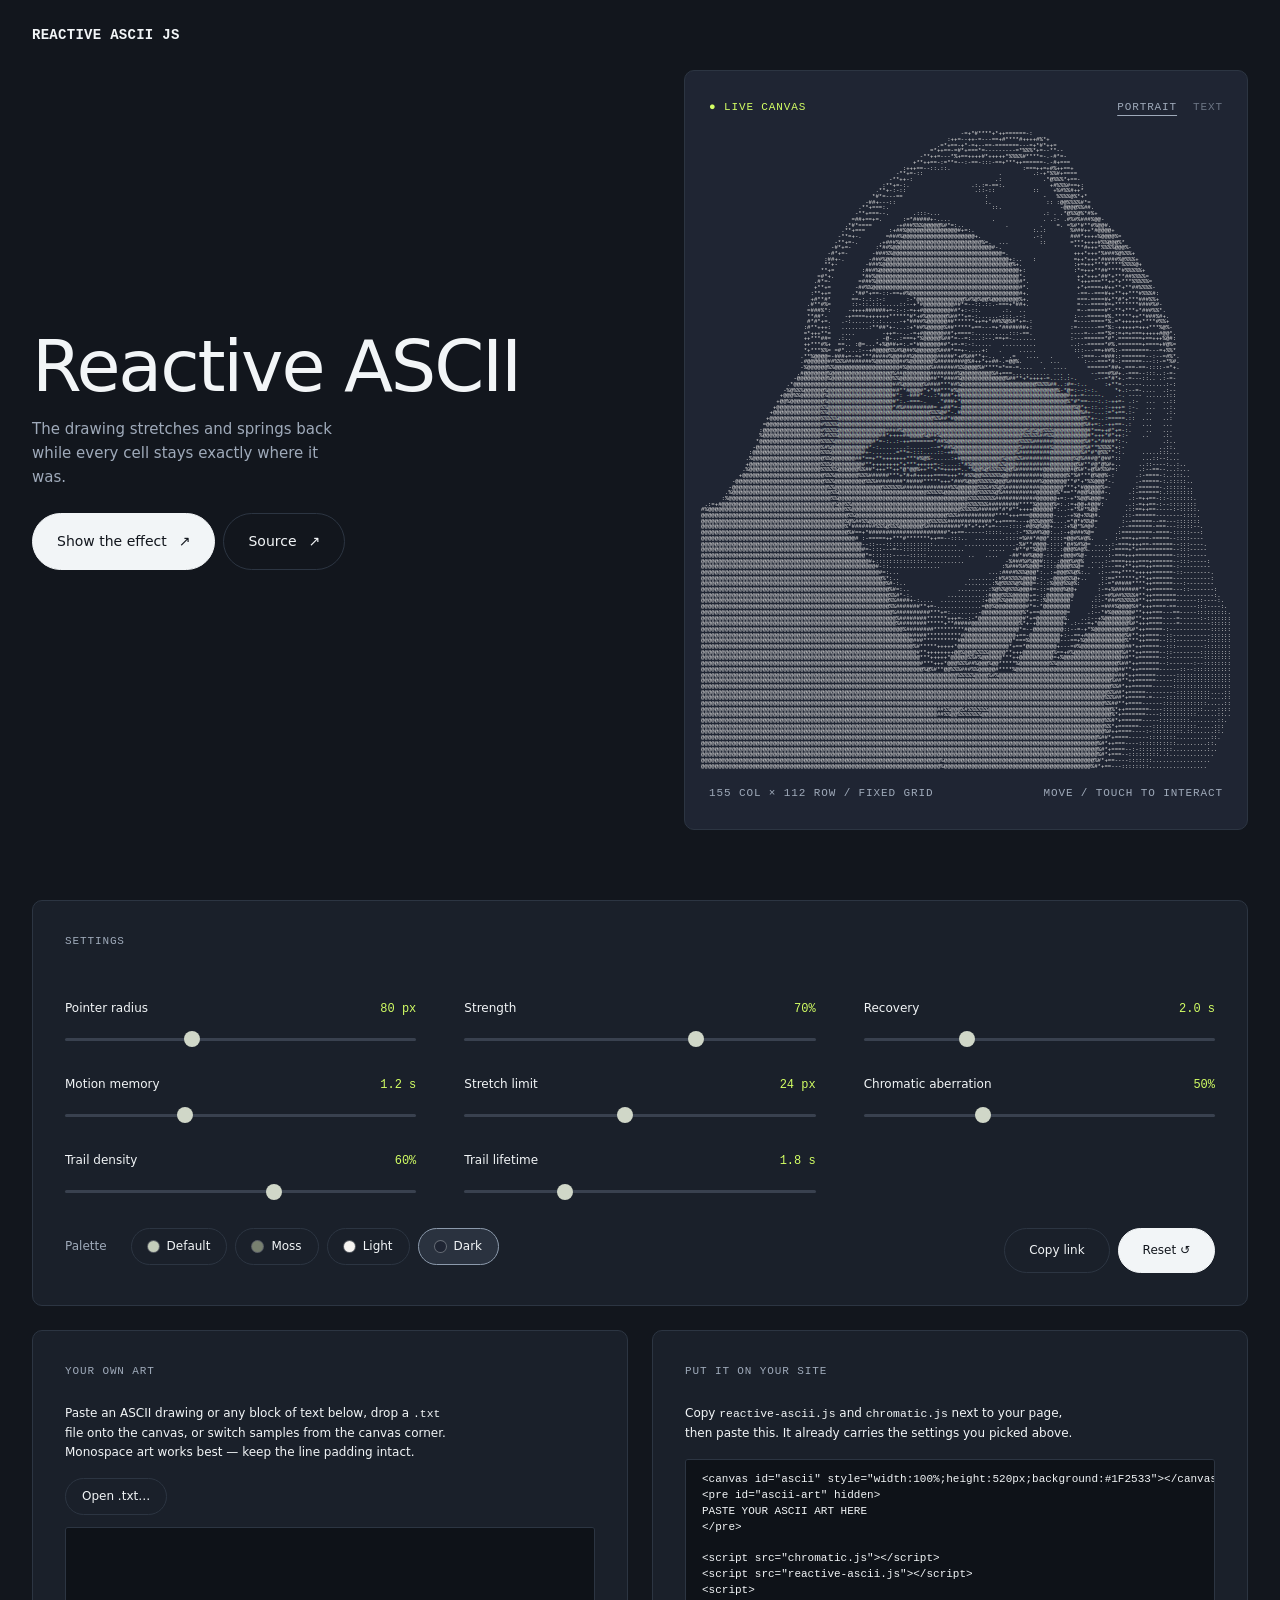
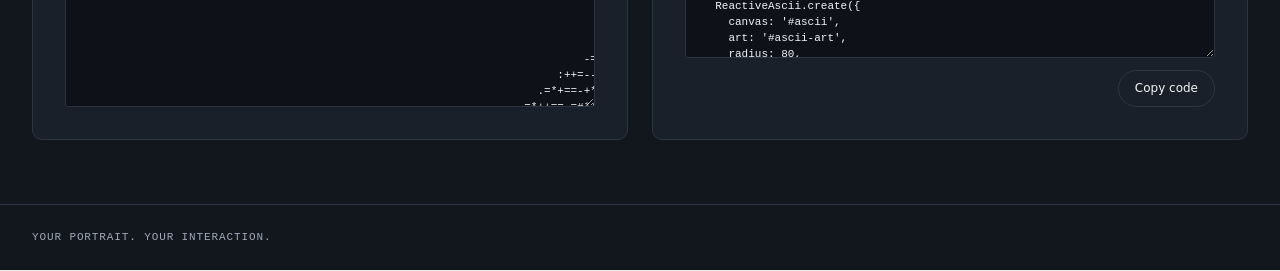
==== demo/index.html @ 9bba325f "Add Reactive ASCII library and playground" ====
<!doctype html>
<html lang="en">
<head>
<meta charset="utf-8">
<meta name="viewport" content="width=device-width, initial-scale=1">
<title>Reactive ASCII — live playground</title>
<meta name="description" content="Interactive ASCII art that stretches under the cursor on a grid that never moves. Drop in your own art and tune every parameter live.">
<meta name="theme-color" content="#12161D">
<link rel="stylesheet" href="demo.css">
</head>
<body data-palette="dark">

<header>
  <div class="wrap">
    <div class="brand">Reactive ASCII JS</div>
  </div>
</header>

<main class="wrap">

<section class="intro" aria-label="Interactive ASCII portrait">
  <div class="copy">
    <h1>Reactive ASCII</h1>
    <p>The drawing stretches and springs back while every cell stays exactly where it was.</p>
    <div class="hero-actions">
      <button class="btn btn-lg btn-primary" id="demo" type="button">Show the effect <span aria-hidden="true">↗</span></button>
      <a class="btn btn-lg" href="https://github.com/Agn0st/reactive-ascii-playground">Source <span aria-hidden="true">↗</span></a>
    </div>
  </div>
  <div class="stage" id="stage" data-palette="dark">
    <div class="stage-top"><span>● Live canvas</span><div class="stage-samples" id="samples" role="group" aria-label="Sample art"></div></div>
    <canvas id="portrait" role="img" aria-label="A portrait made of text characters. Each cell holds its position and redraws a glyph taken from a shifted part of the source art, so features stretch and settle back. On a touch screen, tap the portrait or press “Show the effect”."></canvas>
    <div class="stage-bottom"><span id="dimensions"></span><span>Move / touch to interact</span></div>
  </div>
</section>

<section class="controls card" id="controls" aria-labelledby="settingsHeading">
  <h2 class="card-title" id="settingsHeading">Settings</h2>
  <!-- Sliders are generated by demo.js from ReactiveAscii.defaults. -->
  <div class="tone-control">
    <span id="paletteLabel">Palette</span>
    <div class="tone-options" id="tones" role="group" aria-labelledby="paletteLabel"></div>
  </div>
  <div class="actions">
    <button class="btn" id="share" type="button">Copy link</button>
    <button class="btn btn-primary" id="reset" type="button">Reset ↺</button>
  </div>
</section>

<div class="hint" id="notice" role="status"></div>

<section class="panels">
  <div class="panel card">
    <h2 class="card-title">Your own art</h2>
    <p class="note">Paste an ASCII drawing or any block of text below, drop a <code>.txt</code> file onto the canvas, or switch samples from the canvas corner. Monospace art works best — keep the line padding intact.</p>
    <div class="row">
      <label class="btn btn-sm file-button">Open .txt…<input type="file" id="file" accept=".txt,text/plain"></label>
    </div>
    <label class="sr-only" for="artInput">ASCII art source</label>
    <textarea id="artInput" spellcheck="false" aria-describedby="artHint"></textarea>
    <div class="hint" id="artHint" role="status"></div>
  </div>
  <div class="panel card">
    <h2 class="card-title">Put it on your site</h2>
    <p class="note">Copy <code>reactive-ascii.js</code> and <code>chromatic.js</code> next to your page, then paste this. It already carries the settings you picked above.</p>
    <label class="sr-only" for="snippet">Embed code</label>
    <textarea id="snippet" readonly spellcheck="false"></textarea>
    <div class="card-actions">
      <div class="hint" id="copyHint" role="status"></div>
      <button class="btn btn-sm" type="button" id="copy">Copy code</button>
    </div>
  </div>
</section>

</main>

<footer>
  <div class="wrap">
    <span>Your portrait. Your interaction.</span>
  </div>
</footer>

<div class="sr-only" id="status" role="status"></div>

<pre id="fallback-art" hidden>
    _     ____   ____ ___ ___
   / \   / ___| / ___|_ _|_ _|
  / _ \  \___ \| |    | | | |
 / ___ \  ___) | |___ | | | |
/_/   \_\|____/ \____|___|___|

   p l a i n   t e x t   w o r k s   t o o
</pre>

<script src="../chromatic.js"></script>
<script src="../reactive-ascii.js"></script>
<script src="demo.js"></script>
</body>
</html>
---- demo/demo.css ----
/* Swiss-minimal, monospace-forward. The interface speaks the same language as
 * the artwork: fixed grid, generous space, readouts instead of decoration.
 * Every value below is a token — nothing hardcoded at the point of use. */

:root{
  color-scheme:light;

  /* Space — 8px rhythm, everything lands on it */
  --s1:4px; --s2:8px; --s3:12px; --s4:16px; --s5:24px; --s6:32px; --s7:48px; --s8:64px; --s9:88px;

  /* Type */
  --mono:ui-monospace,SFMono-Regular,"SF Mono",Menlo,Consolas,"Liberation Mono",monospace;
  --sans:system-ui,-apple-system,"Segoe UI",Roboto,Helvetica,Arial,sans-serif;
  --t-xs:11px; --t-sm:12px; --t-base:14px; --t-md:15px; --t-lg:17px;
  --t-display:clamp(40px,5.6vw,76px);
  --track-label:.08em;

  /* Surfaces — the page sits behind, cards sit on top */
  --page:#EDEBE4;
  --card:#F7F6F1;
  --ink:#20221f;
  --muted:#5F6358;
  --line:#D6D4CA;
  --accent:#44600F;          /* readouts on light surfaces */

  /* Controls */
  --track:#CFCDC2; --thumb:#303c24;

  /* Height of the header row — the hero mirrors it as its bottom gap. */
  --header-h:70px;

  --r-sm:3px; --r-md:10px; --r-pill:100px;
  --ring:3px solid #6d8638;
  --ease:.2s cubic-bezier(.4,0,.2,1);
}

*{box-sizing:border-box}
html{background:var(--page)}
body{margin:0;background:var(--page);color:var(--ink);font-family:var(--sans);font-size:var(--t-base);line-height:1.6;-webkit-font-smoothing:antialiased}
button,input,textarea{font:inherit}
button{cursor:pointer}
:focus-visible{outline:var(--ring);outline-offset:3px}
button[disabled]{opacity:.4;cursor:not-allowed}
.sr-only{position:absolute;width:1px;height:1px;overflow:hidden;clip-path:inset(50%)}

@media (prefers-reduced-motion:no-preference){
  .btn,.tone-options button,.stage,a{transition:background-color var(--ease),border-color var(--ease),color var(--ease),opacity var(--ease)}
}

/* ---- shell ---- */

.wrap{max-width:1320px;margin:auto;padding:0 var(--s6)}
header .wrap{display:flex;align-items:center;gap:var(--s4);padding-top:var(--s5);padding-bottom:var(--s5)}
.brand{font-family:var(--mono);font-size:var(--t-base);font-weight:700;letter-spacing:.02em;text-transform:uppercase}


/* ---- hero ---- */

.intro{display:grid;grid-template-columns:1fr 1fr;gap:var(--s9);align-items:center}
h1{font-size:var(--t-display);font-weight:400;line-height:.98;letter-spacing:-.03em;margin:0 0 var(--s4);text-wrap:balance}
.copy p{font-size:var(--t-md);color:var(--muted);max-width:34ch;margin:0 0 var(--s5)}
.hero-actions{display:flex;gap:var(--s2);flex-wrap:wrap}

/* ---- buttons ---- */

.btn{display:inline-flex;align-items:center;justify-content:center;gap:var(--s3);
  border:1px solid var(--line);background:transparent;color:var(--ink);text-decoration:none;
  border-radius:var(--r-pill);padding:var(--s3) var(--s5);font-size:var(--t-sm);min-height:40px;white-space:nowrap}
.btn:hover{background:var(--card);border-color:var(--muted)}
.btn-primary{background:var(--ink);border-color:var(--ink);color:var(--page)}
.btn-primary:hover{background:var(--muted);border-color:var(--muted);color:var(--page)}
.btn-lg{padding:var(--s4) var(--s5);font-size:var(--t-base);min-height:48px}
.btn-sm{padding:var(--s2) var(--s4);min-height:36px}

/* ---- stage ---- */

.stage{position:relative;background:#191d19;border:1px solid var(--line);border-radius:var(--r-md);
  overflow:hidden;height:clamp(460px,66vh,780px);touch-action:pan-y}
.stage canvas{display:block;width:100%;height:100%;touch-action:pan-y}
/* Both rows keep the same height so their text sits the same distance from the
 * edge — the top one is 24px tall because of the sample buttons. */
.stage-top,.stage-bottom{position:absolute;left:var(--s5);right:var(--s5);display:flex;justify-content:space-between;align-items:center;min-height:24px;gap:var(--s4);
  pointer-events:none;color:#8d968a;font:var(--t-xs)/1 var(--mono);letter-spacing:var(--track-label);text-transform:uppercase}
.stage-top{top:var(--s5)}
.stage-bottom{bottom:var(--s5)}
.stage-top span:first-child{color:#d3ff64;display:flex;align-items:center;gap:var(--s2)}
/* Sample switcher lives in the canvas corner, so it reads as part of the instrument. */
.stage-samples{display:flex;gap:var(--s4);pointer-events:auto}
.stage-samples button{background:none;border:0;padding:0;min-height:24px;display:inline-flex;align-items:center;
  font:inherit;letter-spacing:inherit;text-transform:inherit;color:inherit;opacity:.6}
.stage-samples button:hover{opacity:1}
.stage-samples button[aria-pressed=true]{opacity:1;text-decoration:underline;text-underline-offset:5px}
.stage.dropping{border-color:#d3ff64}
.stage.dropping::after{content:'Drop a .txt file';position:absolute;inset:0;display:grid;place-items:center;
  font:var(--t-sm)/1 var(--mono);letter-spacing:.16em;text-transform:uppercase;color:#d3ff64;background:rgba(10,12,10,.6);pointer-events:none}

/* ---- panels ---- */

.card{background:var(--card);border:1px solid var(--line);border-radius:var(--r-md);padding:var(--s6)}
.card-title{font-family:var(--mono);font-size:var(--t-xs);text-transform:uppercase;letter-spacing:var(--track-label);
  color:var(--muted);font-weight:400;margin:0 0 var(--s5)}
.note{font-size:var(--t-sm);color:var(--ink);margin:0 0 var(--s4);max-width:52ch}
.note code{font-family:var(--mono);font-size:.95em}

.controls{margin-top:var(--s7);display:grid;grid-template-columns:repeat(3,minmax(0,1fr));gap:var(--s5) var(--s7);align-items:start}
.controls .card-title{grid-column:1/-1}
.control label{display:flex;justify-content:space-between;align-items:baseline;gap:var(--s3);font-size:var(--t-sm);margin-bottom:var(--s2)}
.control output{font-family:var(--mono);font-size:var(--t-sm);color:var(--accent);font-variant-numeric:tabular-nums}

/* 24px tall so the grab area meets WCAG 2.5.8; the track stays visually thin. */
input[type=range]{-webkit-appearance:none;appearance:none;width:100%;height:24px;background:transparent;cursor:pointer;display:block;margin:0}
input[type=range]::-webkit-slider-runnable-track{height:3px;border-radius:2px;background:var(--track)}
input[type=range]::-webkit-slider-thumb{-webkit-appearance:none;width:16px;height:16px;margin-top:-6.5px;border:0;border-radius:50%;background:var(--thumb)}
input[type=range]::-moz-range-track{height:3px;border-radius:2px;background:var(--track)}
input[type=range]::-moz-range-thumb{width:16px;height:16px;border:0;border-radius:50%;background:var(--thumb)}
input[type=range]:disabled{cursor:not-allowed;opacity:.4}

.tone-control{grid-column:1/3;display:flex;align-items:center;gap:var(--s5);flex-wrap:wrap}
.tone-control>span{font-size:var(--t-sm);color:var(--muted)}
.tone-options{display:flex;gap:var(--s2);flex-wrap:wrap}
.tone-options button{display:inline-flex;align-items:center;gap:var(--s2);padding:var(--s2) var(--s4);min-height:36px;
  border:1px solid var(--line);border-radius:var(--r-pill);background:transparent;color:var(--ink);font-size:var(--t-sm)}
.tone-options button:hover{background:var(--page)}
.tone-options button[aria-pressed=true]{border-color:var(--ink);background:var(--page)}
.swatch{width:11px;height:11px;border-radius:50%;flex:none;box-shadow:0 0 0 1px rgba(0,0,0,.18)}
.swatch.normal{background:#c4cdbb}
.swatch.moss{background:#788070}
.swatch.light{background:#F6F4F1}
.swatch.dark{background:#1F2533}
.actions{display:flex;gap:var(--s2);justify-self:end;align-self:center;flex-wrap:wrap}

/* Action sits under the field it acts on, pushed right; its status message
 * shares the row so it never floats on a line of its own. */
.card-actions{display:flex;justify-content:space-between;align-items:center;gap:var(--s4);margin-top:var(--s3)}
.card-actions .hint{margin-top:0}
.hint{font-family:var(--mono);font-size:var(--t-xs);line-height:1.5;color:var(--muted);margin-top:var(--s4);min-height:1em}
/* With no message there is nothing to reserve space for — otherwise every card
 * carries a dead strip above its bottom padding. */
.hint:empty{margin-top:0;min-height:0}

.panels{display:grid;grid-template-columns:1fr 1fr;gap:var(--s5);margin-top:var(--s5)}
.row{display:flex;gap:var(--s2);flex-wrap:wrap;margin-bottom:var(--s3)}
.file-button{display:inline-flex;align-items:center;position:relative}
.file-button input{position:absolute;width:1px;height:1px;opacity:0;pointer-events:none}
textarea{width:100%;border:1px solid var(--line);border-radius:var(--r-sm);background:var(--page);color:var(--ink);
  font:var(--t-xs)/1.45 var(--mono);padding:var(--s3) var(--s4);resize:vertical;white-space:pre;overflow-wrap:normal;overflow-x:auto}
/* The grid stretches both cards to the taller one, so the text area has to take
 * up the slack — otherwise the shorter card ends in dead space. */
.panel{display:flex;flex-direction:column}
#artInput,#snippet{flex:1 1 auto;height:180px}

footer{border-top:1px solid var(--line);margin-top:var(--s8)}
footer .wrap{display:flex;justify-content:space-between;gap:var(--s4);padding-top:var(--s5);padding-bottom:var(--s5);
  color:var(--muted);font:var(--t-xs)/1.5 var(--mono);letter-spacing:var(--track-label);text-transform:uppercase}

/* ---- palettes ---- *
 * The page sits a shade behind the stage, so the canvas reads as an object.
 * .stage background must stay identical to the colour handed to the shader. */

body[data-palette=light]{--page:#E9E7E1;--card:#F6F4F1;--ink:#1F2533;--muted:#5C6472;--line:#D2D0C9;--accent:#44600F;--track:#C9C7C0;--thumb:#1F2533}
.stage[data-palette=light]{background:#F6F4F1;border-color:#D2D0C9}
.stage[data-palette=light] .stage-top,.stage[data-palette=light] .stage-bottom{color:#5C6472}
.stage[data-palette=light] .stage-top span:first-child{color:#1F2533}
.stage[data-palette=light].dropping{border-color:#1F2533}
.stage[data-palette=light].dropping::after{color:#1F2533;background:rgba(246,244,241,.72)}

body[data-palette=dark]{--page:#12161D;--card:#1A202A;--ink:#F2F5F7;--muted:#9FAABA;--line:#2C3542;--accent:#D3FF64;--track:#39414F;--thumb:#D0D7C8}
/* The generic hover must come first: it has the same specificity as the primary
 * one, so after it the filled button would get a dark face and keep dark text. */
body[data-palette=dark] .btn:hover,body[data-palette=dark] .tone-options button:hover{background:#242C38}
body[data-palette=dark] .btn-primary{background:var(--ink);border-color:var(--ink);color:#12161D}
body[data-palette=dark] .btn-primary:hover{background:#FFFFFF;border-color:#FFFFFF;color:#12161D}
body[data-palette=dark] .tone-options button[aria-pressed=true]{background:#2A323F;border-color:#8C9AAC}
body[data-palette=dark] textarea{background:#0E1218}
body[data-palette=dark] .swatch{box-shadow:0 0 0 1px rgba(255,255,255,.28)}
.stage[data-palette=dark]{background:#1F2533;border-color:#2C3542}
.stage[data-palette=dark] .stage-top,.stage[data-palette=dark] .stage-bottom{color:#9FAABA}
.stage[data-palette=dark] .stage-top span:first-child{color:#D3FF64}

/* ---- responsive ---- */

/* Two-column hero fills the viewport: the header's height above it is mirrored
 * as the gap below. The stage keeps its old height as a floor and takes the rest. */
@media (min-width:1041px){
  .intro{align-items:stretch;min-height:calc(100vh - var(--header-h) * 2)}
  .copy{display:flex;flex-direction:column;justify-content:center}
  .intro .stage{height:auto;min-height:clamp(460px,66vh,780px)}
  .controls{margin-top:var(--header-h)}
}

@media (max-width:1040px){
  .intro{grid-template-columns:1fr;gap:var(--s6)}
  .copy p{max-width:58ch}
  .panels{grid-template-columns:1fr}
}
@media (max-width:820px){
  .wrap{padding:0 var(--s5)}
  .controls{grid-template-columns:1fr 1fr;gap:var(--s5) var(--s6)}
  .tone-control{grid-column:1/-1}
  .actions{grid-column:1/-1;justify-self:stretch}
  .actions .btn{flex:1}
  .stage{height:clamp(380px,62vh,560px)}
  footer .wrap{flex-direction:column;gap:var(--s2)}
}
@media (max-width:520px){
  .wrap{padding:0 var(--s4)}
  .controls{grid-template-columns:1fr}
  .card{padding:var(--s5) var(--s4)}
  h1{letter-spacing:-.025em}
}
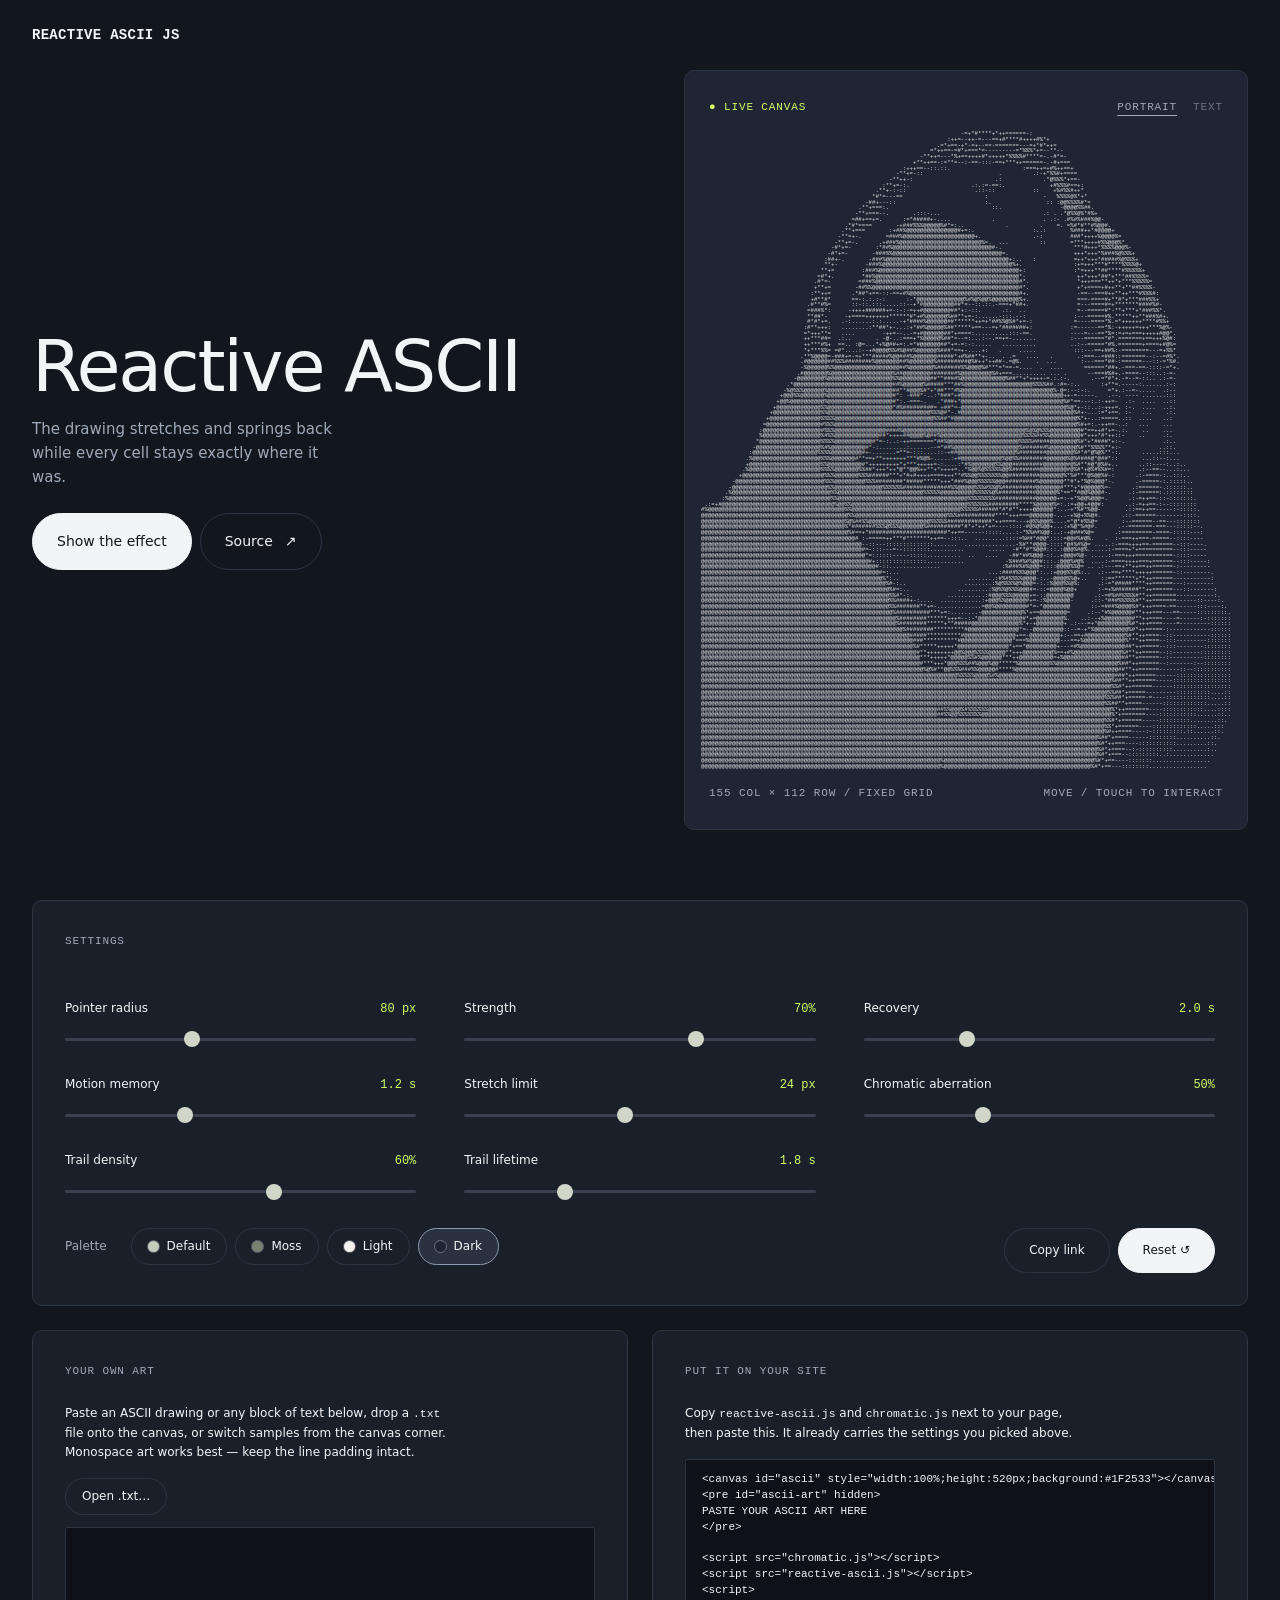
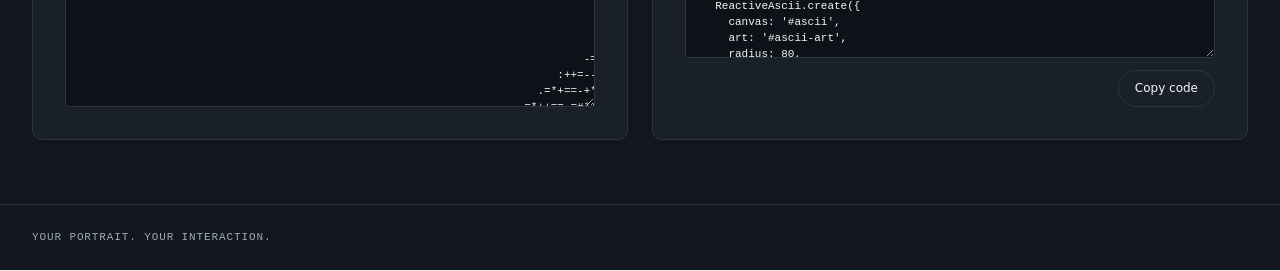
==== commit 8e263cdd: "Tidy demo controls and add .nojekyll for Pages" ====
--- a/demo/index.html
+++ b/demo/index.html
@@ -23,7 +23,7 @@
     <h1>Reactive ASCII</h1>
     <p>The drawing stretches and springs back while every cell stays exactly where it was.</p>
     <div class="hero-actions">
-      <button class="btn btn-lg btn-primary" id="demo" type="button">Show the effect <span aria-hidden="true">↗</span></button>
+      <button class="btn btn-lg btn-primary" id="demo" type="button">Show the effect</button>
       <a class="btn btn-lg" href="https://github.com/Agn0st/reactive-ascii-playground">Source <span aria-hidden="true">↗</span></a>
     </div>
   </div>
--- a/demo/demo.css
+++ b/demo/demo.css
@@ -89,7 +89,9 @@
 .stage-samples button{background:none;border:0;padding:0;min-height:24px;display:inline-flex;align-items:center;
   font:inherit;letter-spacing:inherit;text-transform:inherit;color:inherit;opacity:.6}
 .stage-samples button:hover{opacity:1}
-.stage-samples button[aria-pressed=true]{opacity:1;text-decoration:underline;text-underline-offset:5px}
+/* The active sample is a state, not an action — clicking it reloads the same
+ * art and nothing visibly happens, so it must not look clickable. */
+.stage-samples button[aria-pressed=true]{opacity:1;text-decoration:underline;text-underline-offset:5px;cursor:default}
 .stage.dropping{border-color:#d3ff64}
 .stage.dropping::after{content:'Drop a .txt file';position:absolute;inset:0;display:grid;place-items:center;
   font:var(--t-sm)/1 var(--mono);letter-spacing:.16em;text-transform:uppercase;color:#d3ff64;background:rgba(10,12,10,.6);pointer-events:none}
